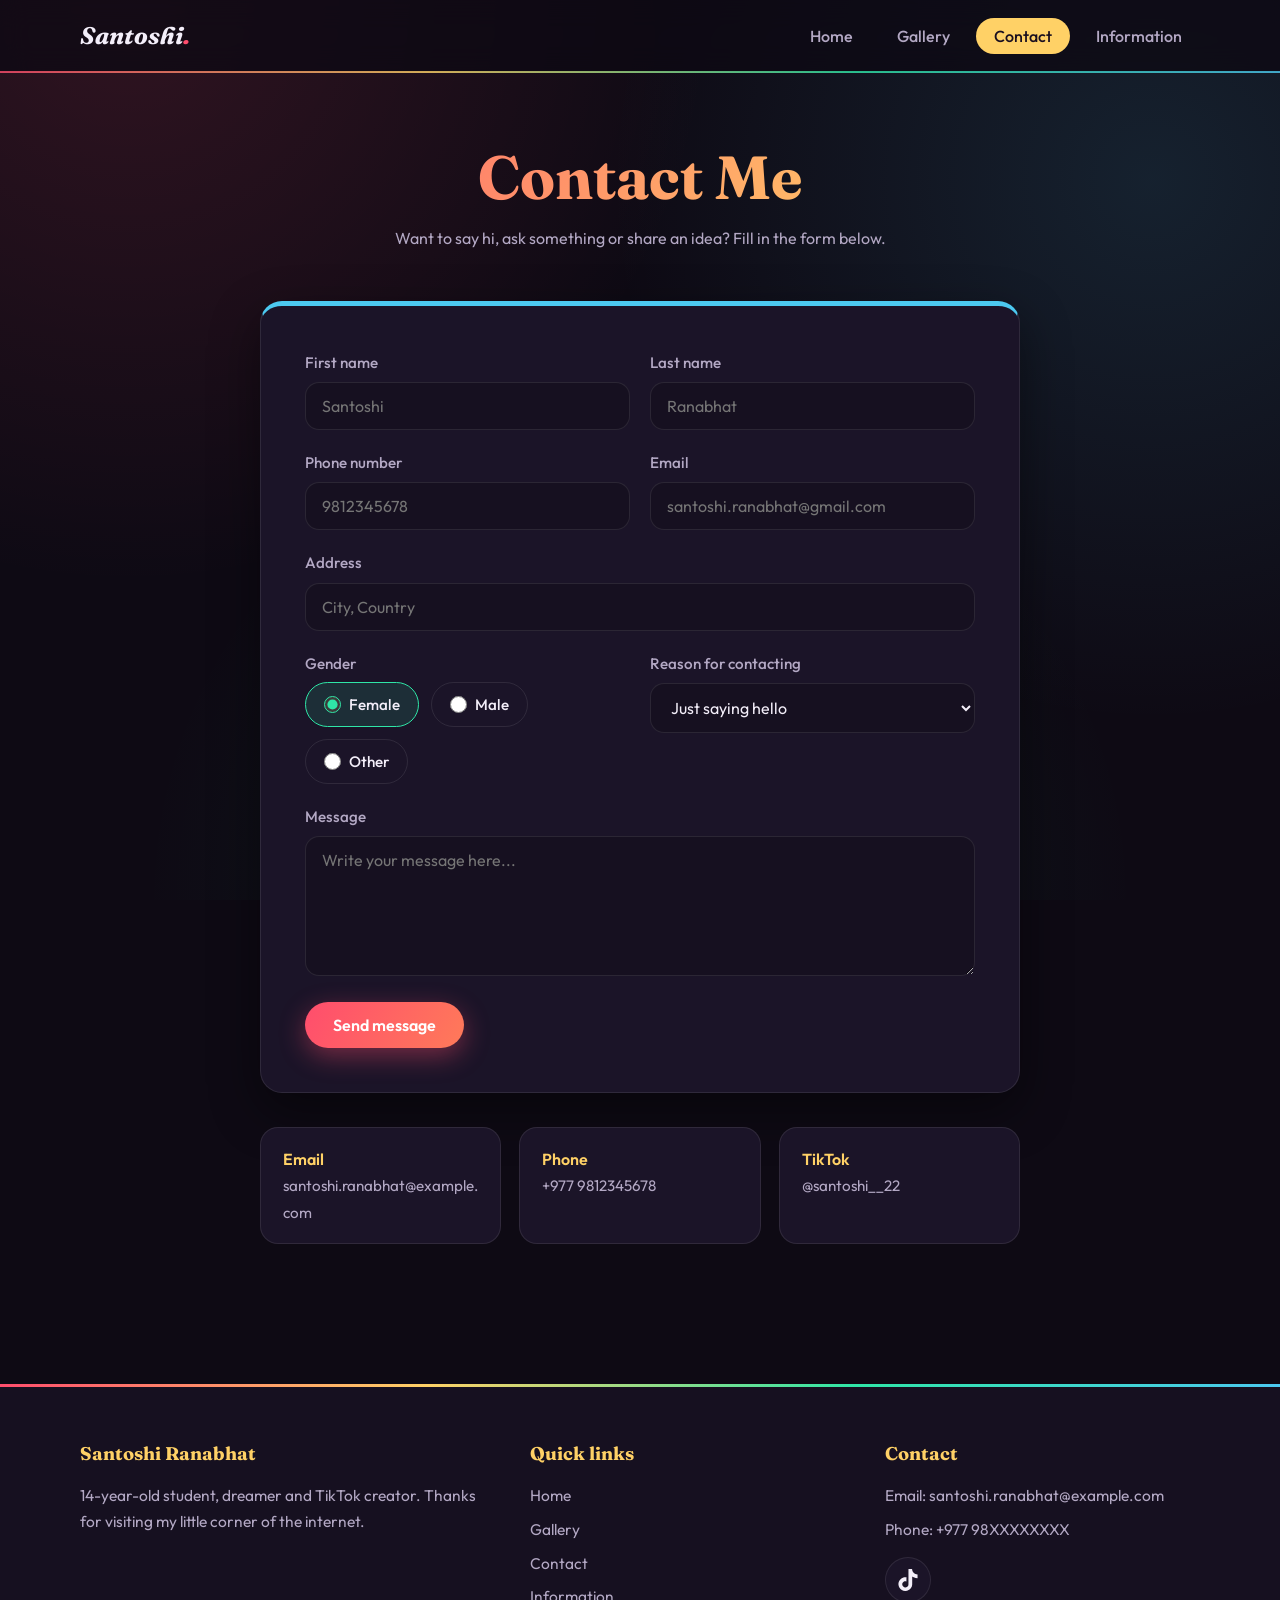
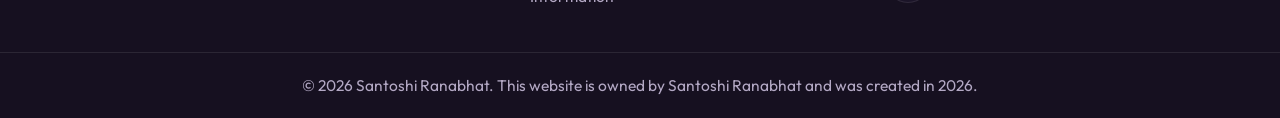
==== contact.html @ b4feb426 "Add files via upload" ====
<!DOCTYPE html>
<html lang="en">
<head>
  <meta charset="UTF-8">
  <meta name="viewport" content="width=device-width, initial-scale=1.0">
  <meta name="description" content="Santoshi Ranabhat - student portfolio">
  <title>Contact | Santoshi Ranabhat</title>
  <link rel="stylesheet" href="style.css">
</head>
<body>

  <!-- NAVBAR -->
  <header class="navbar">
    <nav class="container nav-inner" aria-label="Main navigation">
      <a href="index.html" class="logo">Santoshi<span>.</span></a>
      <button class="menu-btn" id="menuBtn" aria-label="Open menu" aria-expanded="false">&#9776;</button>
      <ul class="nav-links" id="navLinks"><li><a href="index.html">Home</a></li><li><a href="gallery.html">Gallery</a></li><li><a href="contact.html" class="active">Contact</a></li><li><a href="information.html">Information</a></li></ul>
    </nav>
  </header>

  <main>

    <section class="page-head">
      <div class="container">
        <h1 class="grad-text">Contact Me</h1>
        <p>Want to say hi, ask something or share an idea? Fill in the form below.</p>
      </div>
    </section>

    <section class="section" style="padding-top:30px">
      <div class="container reveal">
        <div class="form-card">
          <form id="contactForm" action="#" method="post">
            <div class="form-grid">
              <div class="field"><label for="fname">First name</label><input type="text" id="fname" name="fname" placeholder="Santoshi" required></div>
              <div class="field"><label for="lname">Last name</label><input type="text" id="lname" name="lname" placeholder="Ranabhat" required></div>
              <div class="field"><label for="phone">Phone number</label><input type="tel" id="phone" name="phone" placeholder="9812345678" required></div>
              <div class="field"><label for="email">Email</label><input type="email" id="email" name="email" placeholder="santoshi.ranabhat@gmail.com" required></div>
              <div class="field full"><label for="address">Address</label><input type="text" id="address" name="address" placeholder="City, Country" required></div>
              <div class="field">
                <fieldset>
                  <legend>Gender</legend>
                  <div class="radio-row">
                    <label><input type="radio" name="gender" value="female" checked> Female</label>
                    <label><input type="radio" name="gender" value="male"> Male</label>
                    <label><input type="radio" name="gender" value="other"> Other</label>
                  </div>
                </fieldset>
              </div>
              <div class="field">
                <label for="reason">Reason for contacting</label>
                <select id="reason" name="reason">
                  <option value="hello">Just saying hello</option>
                  <option value="collab">Collaboration</option>
                  <option value="question">I have a question</option>
                  <option value="feedback">Feedback</option>
                </select>
              </div>
              <div class="field full"><label for="message">Message</label><textarea id="message" name="message" placeholder="Write your message here..." required></textarea></div>
            </div>
            <div style="margin-top:26px"><button type="submit" class="btn btn-primary">Send message</button></div>
            <p class="form-note" id="formNote" role="status">Thank you! Your message has been sent. Santoshi will reply soon.</p>
          </form>
        </div>

        <div class="contact-extra">
          <div class="contact-pill"><strong>Email</strong><span>santoshi.ranabhat@example.com</span></div>
          <div class="contact-pill"><strong>Phone</strong><span>+977 9812345678</span></div>
          <div class="contact-pill"><strong>TikTok</strong><span><a href="https://www.tiktok.com/@santoshi__22" target="_blank" rel="noopener">@santoshi__22</a></span></div>
        </div>
      </div>
    </section>

  </main>

  <!-- FOOTER -->
  <footer class="footer">
    <div class="container footer-grid">
      <div>
        <h4>Santoshi Ranabhat</h4>
        <p>14-year-old student, dreamer and TikTok creator. Thanks for visiting my little corner of the internet.</p>
      </div>
      <div>
        <h4>Quick links</h4>
        <ul>
          <li><a href="index.html">Home</a></li>
          <li><a href="gallery.html">Gallery</a></li>
          <li><a href="contact.html">Contact</a></li>
          <li><a href="information.html">Information</a></li>
        </ul>
      </div>
      <div>
        <h4>Contact</h4>
        <ul>
          <li>Email: santoshi.ranabhat@example.com</li>
          <li>Phone: +977 98XXXXXXXX</li>
        </ul>
        <div class="social-icons" style="justify-content:flex-start;margin-top:14px"><a class="social-icon" href="https://www.tiktok.com/@santoshi__22" target="_blank" rel="noopener" aria-label="Santoshi on TikTok"><svg viewBox="0 0 24 24" aria-hidden="true"><path d="M12.525.02c1.31-.02 2.61-.01 3.91-.02.08 1.53.63 3.09 1.75 4.17 1.12 1.11 2.7 1.62 4.24 1.79v4.03c-1.44-.05-2.89-.35-4.2-.97-.57-.26-1.1-.59-1.62-.93-.01 2.92.01 5.84-.02 8.75-.08 1.4-.54 2.79-1.35 3.94-1.31 1.92-3.58 3.17-5.91 3.21-1.43.08-2.86-.31-4.08-1.03-2.02-1.19-3.44-3.37-3.65-5.71-.02-.5-.03-1-.01-1.49.18-1.9 1.12-3.72 2.58-4.96 1.66-1.44 3.98-2.13 6.15-1.72.02 1.48-.04 2.96-.04 4.44-.99-.32-2.15-.23-3.02.37-.63.41-1.11 1.04-1.36 1.75-.21.51-.15 1.07-.14 1.61.24 1.64 1.82 3.02 3.5 2.87 1.12-.01 2.19-.66 2.77-1.61.19-.33.4-.67.41-1.06.1-1.79.06-3.57.07-5.36.01-4.03-.01-8.05.02-12.07z"/></svg></a></div>
      </div>
    </div>
    <p class="copyright">&copy; 2026 Santoshi Ranabhat. This website is owned by Santoshi Ranabhat and was created in 2026.</p>
  </footer>

  <script src="script.js"></script>
</body>
</html>
---- style.css ----
/* ==========================================================
   Santoshi Ranabhat - Portfolio
   Dark aesthetic theme: red, blue, yellow and green accents
   ========================================================== */

@import url('https://fonts.googleapis.com/css2?family=Fraunces:ital,opsz,wght@0,9..144,500;0,9..144,700;1,9..144,500;1,9..144,700&family=Outfit:wght@300;400;500;600&display=swap');

:root {
  --bg: #0e0a14;
  --bg-2: #161020;
  --card: #1b1428;
  --line: rgba(255, 255, 255, 0.09);
  --text: #f3eef9;
  --muted: #b3a8c4;

  --red: #ff4d6d;
  --blue: #4cc9f0;
  --yellow: #ffd166;
  --green: #2fe6a7;

  --grad: linear-gradient(120deg, var(--red), var(--yellow), var(--green), var(--blue));
  --radius: 22px;
  --shadow: 0 18px 50px rgba(0, 0, 0, 0.45);
}

*, *::before, *::after { box-sizing: border-box; margin: 0; padding: 0; }

html { scroll-behavior: smooth; }

body {
  font-family: 'Outfit', system-ui, sans-serif;
  background:
    radial-gradient(circle at 10% 0%, rgba(255, 77, 109, 0.14), transparent 40%),
    radial-gradient(circle at 90% 20%, rgba(76, 201, 240, 0.12), transparent 40%),
    radial-gradient(circle at 50% 100%, rgba(47, 230, 167, 0.09), transparent 45%),
    var(--bg);
  background-attachment: fixed;
  color: var(--text);
  line-height: 1.65;
  min-height: 100vh;
  display: flex;
  flex-direction: column;
}

main { flex: 1; }
img { max-width: 100%; display: block; }
a { color: inherit; text-decoration: none; }
ul { list-style: none; }

h1, h2, h3 {
  font-family: 'Fraunces', Georgia, serif;
  line-height: 1.15;
  font-weight: 700;
}

:focus-visible { outline: 3px solid var(--yellow); outline-offset: 3px; border-radius: 6px; }

.container { width: min(1120px, 92%); margin-inline: auto; }
.section { padding: 80px 0; }

.grad-text {
  background: var(--grad);
  background-size: 250% 100%;
  -webkit-background-clip: text;
  background-clip: text;
  color: transparent;
  animation: shimmer 7s linear infinite;
}
@keyframes shimmer { to { background-position: 250% 0; } }

.section-title { text-align: center; margin-bottom: 14px; font-size: clamp(1.9rem, 4vw, 2.7rem); }
.section-sub { text-align: center; color: var(--muted); max-width: 560px; margin: 0 auto 46px; }

/* ---------- Navbar ---------- */
.navbar {
  position: sticky;
  top: 0;
  z-index: 100;
  background: rgba(14, 10, 20, 0.78);
  backdrop-filter: blur(14px);
  -webkit-backdrop-filter: blur(14px);
  border-bottom: 1px solid var(--line);
}
.navbar::after {
  content: "";
  position: absolute;
  left: 0; right: 0; bottom: -1px;
  height: 2px;
  background: var(--grad);
  opacity: 0.8;
}
.nav-inner { display: flex; align-items: center; justify-content: space-between; height: 72px; }

.logo { font-family: 'Fraunces', serif; font-size: 1.5rem; font-weight: 700; font-style: italic; }
.logo span { color: var(--red); }

.nav-links { display: flex; gap: 8px; }
.nav-links a {
  position: relative;
  padding: 8px 18px;
  border-radius: 999px;
  color: var(--muted);
  font-weight: 500;
  transition: color 0.25s, background 0.25s, transform 0.25s;
}
.nav-links a:hover { color: var(--text); background: rgba(255, 255, 255, 0.07); transform: translateY(-2px); }
.nav-links a.active { color: #1a0f1f; background: var(--yellow); }

.menu-btn {
  display: none;
  background: none;
  border: 1px solid var(--line);
  color: var(--text);
  width: 44px; height: 44px;
  border-radius: 12px;
  font-size: 1.4rem;
  cursor: pointer;
  transition: background 0.25s, border-color 0.25s;
}
.menu-btn:hover { background: rgba(255, 255, 255, 0.08); border-color: var(--red); }

/* ---------- Buttons ---------- */
.btn {
  display: inline-flex;
  align-items: center;
  gap: 8px;
  padding: 13px 28px;
  border: none;
  border-radius: 999px;
  font-family: inherit;
  font-size: 1rem;
  font-weight: 600;
  cursor: pointer;
  transition: transform 0.25s, box-shadow 0.25s, background 0.25s;
}
.btn-primary { background: linear-gradient(120deg, var(--red), #ff7a59); color: #fff; box-shadow: 0 8px 26px rgba(255, 77, 109, 0.4); }
.btn-primary:hover { transform: translateY(-4px) scale(1.03); box-shadow: 0 14px 34px rgba(255, 77, 109, 0.6); }
.btn-ghost { background: transparent; color: var(--text); border: 2px solid var(--blue); }
.btn-ghost:hover { background: var(--blue); color: #08131a; transform: translateY(-4px); box-shadow: 0 12px 28px rgba(76, 201, 240, 0.4); }

/* ---------- Hero (home) ---------- */
.hero {
  position: relative;
  overflow: hidden;
  padding: 90px 0 110px;
  isolation: isolate;
}
.hero-cover {
  position: absolute;
  inset: 0;
  z-index: -2;
  background: url('images/sea_and_sunset.jpg') center / cover no-repeat, var(--bg-2);
  opacity: 0.38;
  transform: scale(1.05);
  animation: slowZoom 22s ease-in-out infinite alternate;
}
.hero::after {
  content: "";
  position: absolute;
  inset: 0;
  z-index: -1;
  background: linear-gradient(180deg, rgba(14, 10, 20, 0.45) 0%, var(--bg) 100%);
}
@keyframes slowZoom { to { transform: scale(1.14); } }

.hero-grid { display: grid; grid-template-columns: 1.15fr 0.85fr; gap: 50px; align-items: center; }

.hero-tag {
  display: inline-block;
  padding: 7px 16px;
  border: 1px solid var(--green);
  color: var(--green);
  border-radius: 999px;
  font-size: 0.9rem;
  margin-bottom: 20px;
  background: rgba(47, 230, 167, 0.08);
}
.hero h1 { font-size: clamp(2.6rem, 6.4vw, 4.8rem); margin-bottom: 18px; }
.hero p { color: var(--muted); font-size: 1.12rem; max-width: 500px; margin-bottom: 32px; }
.hero-actions { display: flex; flex-wrap: wrap; gap: 14px; }

.portrait-wrap { position: relative; width: min(340px, 78%); margin-inline: auto; animation: floaty 6s ease-in-out infinite; }
.portrait-wrap::before {
  content: "";
  position: absolute;
  inset: -12px;
  border-radius: 200px 200px 28px 28px;
  background: conic-gradient(from 0deg, var(--red), var(--yellow), var(--green), var(--blue), var(--red));
  animation: spin 8s linear infinite;
  filter: blur(2px);
}
.portrait-frame {
  position: relative;
  z-index: 1;
  border-radius: 190px 190px 22px 22px;
  overflow: hidden;
  border: 6px solid var(--bg);
  background: var(--card);
  aspect-ratio: 4 / 5;
}
.portrait-frame img { width: 100%; height: 100%; object-fit: cover; object-position: top; }
@keyframes spin { to { transform: rotate(360deg); } }
@keyframes floaty { 50% { transform: translateY(-14px); } }

.sparkle {
  position: absolute;
  z-index: 2;
  font-size: 1.6rem;
  animation: twinkle 2.6s ease-in-out infinite;
}
.sparkle.s1 { top: -6px; right: -18px; color: var(--yellow); }
.sparkle.s2 { bottom: 40px; left: -26px; color: var(--blue); animation-delay: 0.8s; }
.sparkle.s3 { bottom: -14px; right: 14px; color: var(--red); animation-delay: 1.5s; }
@keyframes twinkle { 0%, 100% { transform: scale(0.6) rotate(0); opacity: 0.4; } 50% { transform: scale(1.2) rotate(25deg); opacity: 1; } }

/* ---------- Welcome ---------- */
.welcome-box {
  background: var(--card);
  border: 1px solid var(--line);
  border-radius: var(--radius);
  padding: 46px;
  display: grid;
  grid-template-columns: 1fr 1fr;
  gap: 40px;
  align-items: center;
  box-shadow: var(--shadow);
  position: relative;
  overflow: hidden;
}
.welcome-box::before {
  content: "";
  position: absolute;
  top: 0; left: 0;
  width: 6px; height: 100%;
  background: linear-gradient(var(--red), var(--yellow), var(--green), var(--blue));
}
.welcome-box h2 { font-size: clamp(1.7rem, 3.4vw, 2.3rem); margin-bottom: 14px; }
.welcome-box p { color: var(--muted); margin-bottom: 12px; }

.chips { display: flex; flex-wrap: wrap; gap: 10px; }
.chip {
  padding: 9px 18px;
  border-radius: 999px;
  font-weight: 500;
  border: 1px solid;
  transition: transform 0.25s, background 0.25s, color 0.25s;
  cursor: default;
}
.chip:hover { transform: translateY(-4px) rotate(-3deg); }
.chip.red { border-color: var(--red); color: var(--red); }
.chip.red:hover { background: var(--red); color: #fff; }
.chip.blue { border-color: var(--blue); color: var(--blue); }
.chip.blue:hover { background: var(--blue); color: #08131a; }
.chip.yellow { border-color: var(--yellow); color: var(--yellow); }
.chip.yellow:hover { background: var(--yellow); color: #231a05; }
.chip.green { border-color: var(--green); color: var(--green); }
.chip.green:hover { background: var(--green); color: #04201a; }

/* ---------- Events ---------- */
.events { display: grid; grid-template-columns: repeat(auto-fit, minmax(240px, 1fr)); gap: 24px; }
.event-card {
  background: var(--card);
  border: 1px solid var(--line);
  border-radius: var(--radius);
  padding: 28px;
  transition: transform 0.3s, border-color 0.3s, box-shadow 0.3s;
  border-top: 5px solid var(--c, var(--red));
}
.event-card:hover { transform: translateY(-10px); border-color: var(--c); box-shadow: 0 20px 44px color-mix(in srgb, var(--c) 30%, transparent); }
.event-card:nth-child(1) { --c: var(--red); }
.event-card:nth-child(2) { --c: var(--blue); }
.event-card:nth-child(3) { --c: var(--yellow); }
.event-card:nth-child(4) { --c: var(--green); }
.event-date {
  display: inline-block;
  padding: 5px 14px;
  border-radius: 999px;
  background: color-mix(in srgb, var(--c) 18%, transparent);
  color: var(--c);
  font-weight: 600;
  font-size: 0.88rem;
  margin-bottom: 14px;
}
.event-card h3 { font-size: 1.3rem; margin-bottom: 8px; }
.event-card p { color: var(--muted); font-size: 0.97rem; }

/* ---------- Social ---------- */
.social-strip { text-align: center; }
.social-strip p { color: var(--muted); margin-bottom: 22px; }
.social-icons { display: flex; justify-content: center; gap: 16px; }
.social-icon {
  width: 62px; height: 62px;
  display: grid; place-items: center;
  border-radius: 50%;
  background: var(--card);
  border: 1px solid var(--line);
  transition: transform 0.3s, background 0.3s, box-shadow 0.3s;
}
.social-icon svg { width: 28px; height: 28px; fill: var(--text); transition: fill 0.3s; }
.social-icon:hover {
  transform: translateY(-8px) rotate(-8deg) scale(1.08);
  background: var(--red);
  box-shadow: -5px -4px 0 var(--blue), 5px 4px 0 var(--green), 0 14px 30px rgba(255, 77, 109, 0.5);
}
.social-icon:hover svg { fill: #fff; }

/* ---------- Page header (inner pages) ---------- */
.page-head { text-align: center; padding: 70px 0 20px; }
.page-head h1 { font-size: clamp(2.3rem, 5.4vw, 3.8rem); margin-bottom: 12px; }
.page-head p { color: var(--muted); max-width: 540px; margin-inline: auto; }

/* ---------- Gallery ---------- */
.gallery-section { padding: 46px 0 20px; }
.gallery-section h2 { font-size: clamp(1.6rem, 3.4vw, 2.2rem); margin-bottom: 6px; display: flex; align-items: center; gap: 14px; }
.gallery-section h2::after { content: ""; flex: 1; height: 2px; background: var(--line); }
.gallery-section > .container > p { color: var(--muted); margin-bottom: 26px; }

.gallery-grid { display: grid; grid-template-columns: repeat(auto-fit, minmax(260px, 1fr)); gap: 24px; }
.photo {
  position: relative;
  border-radius: var(--radius);
  overflow: hidden;
  background: var(--card);
  border: 1px solid var(--line);
  cursor: zoom-in;
  transition: transform 0.35s, box-shadow 0.35s;
}
.photo img { width: 100%; height: 340px; object-fit: cover; transition: transform 0.6s; }
.photo:hover { transform: translateY(-8px) rotate(-0.8deg); box-shadow: 0 22px 50px rgba(255, 77, 109, 0.28); }
.photo:hover img { transform: scale(1.1); }
.photo figcaption {
  position: absolute;
  left: 0; right: 0; bottom: 0;
  padding: 46px 18px 16px;
  background: linear-gradient(transparent, rgba(10, 6, 16, 0.92));
  font-weight: 500;
}
.photo figcaption small { display: block; color: var(--yellow); font-weight: 400; font-size: 0.85rem; }

.lightbox {
  position: fixed;
  inset: 0;
  z-index: 200;
  display: none;
  place-items: center;
  background: rgba(8, 5, 14, 0.92);
  padding: 20px;
  cursor: zoom-out;
}
.lightbox.open { display: grid; animation: fadeIn 0.3s; }
.lightbox img { max-height: 82vh; border-radius: 16px; border: 3px solid var(--yellow); }
.lightbox p { text-align: center; margin-top: 14px; color: var(--yellow); font-family: 'Fraunces', serif; font-size: 1.2rem; }
@keyframes fadeIn { from { opacity: 0; } }

/* ---------- Information table ---------- */
.table-wrap {
  background: var(--card);
  border: 1px solid var(--line);
  border-radius: var(--radius);
  overflow: hidden;
  box-shadow: var(--shadow);
  overflow-x: auto;
}
.info-table { width: 100%; border-collapse: collapse; min-width: 440px; }
.info-table caption { padding: 22px; font-family: 'Fraunces', serif; font-size: 1.4rem; text-align: left; border-bottom: 3px solid var(--red); }
.info-table th, .info-table td { padding: 16px 24px; text-align: left; border-bottom: 1px solid var(--line); }
.info-table th { width: 38%; color: var(--yellow); font-weight: 600; }
.info-table td { color: var(--text); }
.info-table tr { transition: background 0.25s; }
.info-table tbody tr:hover { background: rgba(76, 201, 240, 0.08); }
.info-table tbody tr:nth-child(even) { background: rgba(255, 255, 255, 0.025); }
.info-table tbody tr:nth-child(even):hover { background: rgba(76, 201, 240, 0.08); }

/* ---------- Contact form ---------- */
.form-card {
  background: var(--card);
  border: 1px solid var(--line);
  border-radius: var(--radius);
  padding: 44px;
  box-shadow: var(--shadow);
  max-width: 760px;
  margin: 0 auto;
  border-top: 5px solid var(--blue);
}
.form-grid { display: grid; grid-template-columns: 1fr 1fr; gap: 20px; }
.field { display: flex; flex-direction: column; gap: 7px; }
.field.full { grid-column: 1 / -1; }
.field label, .field legend { font-weight: 500; color: var(--muted); font-size: 0.95rem; }
.field input[type="text"], .field input[type="tel"], .field input[type="email"], .field select, .field textarea {
  width: 100%;
  padding: 13px 16px;
  border-radius: 14px;
  border: 1.5px solid var(--line);
  background: var(--bg-2);
  color: var(--text);
  font-family: inherit;
  font-size: 1rem;
  transition: border-color 0.25s, box-shadow 0.25s, transform 0.25s;
}
.field input:hover, .field select:hover, .field textarea:hover { border-color: rgba(255, 255, 255, 0.28); }
.field input:focus, .field select:focus, .field textarea:focus {
  outline: none;
  border-color: var(--blue);
  box-shadow: 0 0 0 4px rgba(76, 201, 240, 0.2);
  transform: translateY(-2px);
}
.field textarea { min-height: 140px; resize: vertical; }
.field fieldset { border: none; }
.radio-row { display: flex; flex-wrap: wrap; gap: 12px; margin-top: 6px; }
.radio-row label {
  display: inline-flex; align-items: center; gap: 8px;
  padding: 9px 18px;
  border: 1.5px solid var(--line);
  border-radius: 999px;
  cursor: pointer;
  color: var(--text);
  transition: border-color 0.25s, background 0.25s, transform 0.25s;
}
.radio-row label:hover { border-color: var(--green); transform: translateY(-2px); }
.radio-row input { accent-color: var(--green); width: 17px; height: 17px; }
.radio-row label:has(input:checked) { border-color: var(--green); background: rgba(47, 230, 167, 0.12); }

.form-note {
  display: none;
  margin-top: 22px;
  padding: 16px 20px;
  border-radius: 14px;
  background: rgba(47, 230, 167, 0.12);
  border: 1px solid var(--green);
  color: var(--green);
  animation: fadeIn 0.4s;
}
.form-note.show { display: block; }

.contact-extra { display: grid; grid-template-columns: repeat(auto-fit, minmax(210px, 1fr)); gap: 18px; max-width: 760px; margin: 34px auto 0; }
.contact-pill {
  padding: 18px 22px;
  background: var(--card);
  border: 1px solid var(--line);
  border-radius: 18px;
  transition: transform 0.3s, border-color 0.3s;
}
.contact-pill:hover { transform: translateY(-5px); border-color: var(--yellow); }
.contact-pill strong { display: block; color: var(--yellow); font-weight: 600; }
.contact-pill span { color: var(--muted); font-size: 0.95rem; word-break: break-word; }

/* ---------- Footer ---------- */
.footer {
  margin-top: 60px;
  background: var(--bg-2);
  border-top: 1px solid var(--line);
  position: relative;
}
.footer::before { content: ""; position: absolute; top: -1px; left: 0; right: 0; height: 3px; background: var(--grad); }
.footer-grid { display: grid; grid-template-columns: 1.3fr 1fr 1fr; gap: 40px; padding: 54px 0 34px; }
.footer h4 { font-family: 'Fraunces', serif; font-size: 1.15rem; margin-bottom: 14px; color: var(--yellow); }
.footer p, .footer li { color: var(--muted); font-size: 0.97rem; }
.footer li { margin-bottom: 8px; }
.footer a { transition: color 0.25s, padding-left 0.25s; }
.footer li a:hover { color: var(--red); padding-left: 6px; }
.footer .social-icon { width: 46px; height: 46px; }
.footer .social-icon svg { width: 22px; height: 22px; }
.copyright { text-align: center; padding: 20px 0; border-top: 1px solid var(--line); color: var(--muted); font-size: 0.9rem; }

/* ---------- Reveal on load ---------- */
.reveal { opacity: 0; transform: translateY(26px); transition: opacity 0.8s, transform 0.8s; }
.reveal.in { opacity: 1; transform: none; }

/* ---------- Responsive ---------- */
@media (max-width: 860px) {
  .hero-grid, .welcome-box { grid-template-columns: 1fr; }
  .hero { padding: 60px 0 80px; text-align: center; }
  .hero p { margin-inline: auto; }
  .hero-actions { justify-content: center; }
  .hero-grid > .portrait-wrap { order: -1; }
  .footer-grid { grid-template-columns: 1fr; gap: 28px; }
  .welcome-box { padding: 32px 26px; }
}

@media (max-width: 720px) {
  .menu-btn { display: block; }
  .nav-links {
    position: absolute;
    top: 72px; left: 0; right: 0;
    flex-direction: column;
    padding: 14px 4%;
    background: rgba(14, 10, 20, 0.97);
    border-bottom: 1px solid var(--line);
    display: none;
  }
  .nav-links.open { display: flex; animation: fadeIn 0.3s; }
  .nav-links a { padding: 13px 18px; }
  .form-grid { grid-template-columns: 1fr; }
  .form-card { padding: 28px 20px; }
  .section { padding: 56px 0; }
}

@media (prefers-reduced-motion: reduce) {
  *, *::before, *::after { animation: none !important; transition: none !important; }
  .reveal { opacity: 1; transform: none; }
}
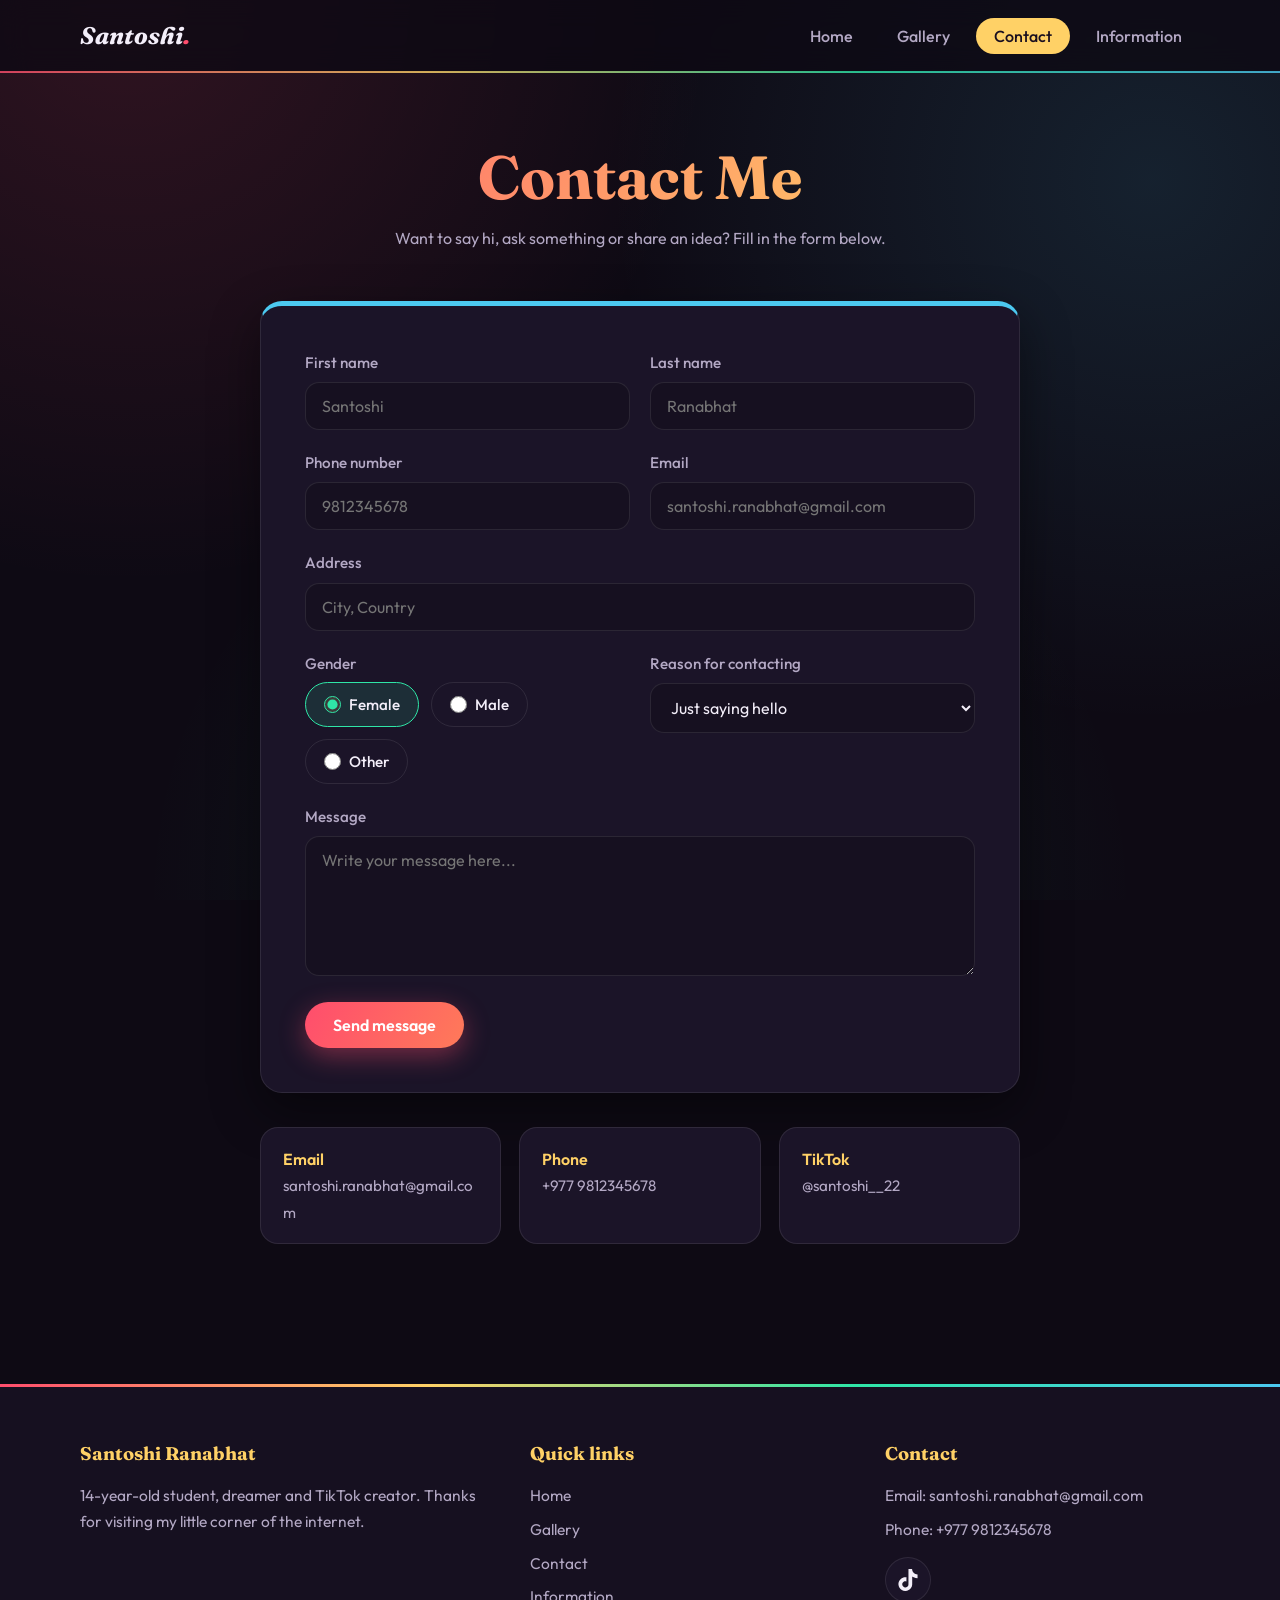
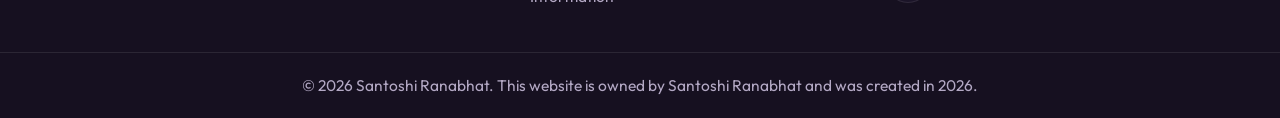
==== commit a96c4e33: "Update contact.html" ====
--- a/contact.html
+++ b/contact.html
@@ -64,7 +64,7 @@
         </div>
 
         <div class="contact-extra">
-          <div class="contact-pill"><strong>Email</strong><span>santoshi.ranabhat@example.com</span></div>
+          <div class="contact-pill"><strong>Email</strong><span>santoshi.ranabhat@gmail.com</span></div>
           <div class="contact-pill"><strong>Phone</strong><span>+977 9812345678</span></div>
           <div class="contact-pill"><strong>TikTok</strong><span><a href="https://www.tiktok.com/@santoshi__22" target="_blank" rel="noopener">@santoshi__22</a></span></div>
         </div>
@@ -92,8 +92,8 @@
       <div>
         <h4>Contact</h4>
         <ul>
-          <li>Email: santoshi.ranabhat@example.com</li>
-          <li>Phone: +977 98XXXXXXXX</li>
+          <li>Email: santoshi.ranabhat@gmail.com</li>
+          <li>Phone: +977 9812345678</li>
         </ul>
         <div class="social-icons" style="justify-content:flex-start;margin-top:14px"><a class="social-icon" href="https://www.tiktok.com/@santoshi__22" target="_blank" rel="noopener" aria-label="Santoshi on TikTok"><svg viewBox="0 0 24 24" aria-hidden="true"><path d="M12.525.02c1.31-.02 2.61-.01 3.91-.02.08 1.53.63 3.09 1.75 4.17 1.12 1.11 2.7 1.62 4.24 1.79v4.03c-1.44-.05-2.89-.35-4.2-.97-.57-.26-1.1-.59-1.62-.93-.01 2.92.01 5.84-.02 8.75-.08 1.4-.54 2.79-1.35 3.94-1.31 1.92-3.58 3.17-5.91 3.21-1.43.08-2.86-.31-4.08-1.03-2.02-1.19-3.44-3.37-3.65-5.71-.02-.5-.03-1-.01-1.49.18-1.9 1.12-3.72 2.58-4.96 1.66-1.44 3.98-2.13 6.15-1.72.02 1.48-.04 2.96-.04 4.44-.99-.32-2.15-.23-3.02.37-.63.41-1.11 1.04-1.36 1.75-.21.51-.15 1.07-.14 1.61.24 1.64 1.82 3.02 3.5 2.87 1.12-.01 2.19-.66 2.77-1.61.19-.33.4-.67.41-1.06.1-1.79.06-3.57.07-5.36.01-4.03-.01-8.05.02-12.07z"/></svg></a></div>
       </div>
